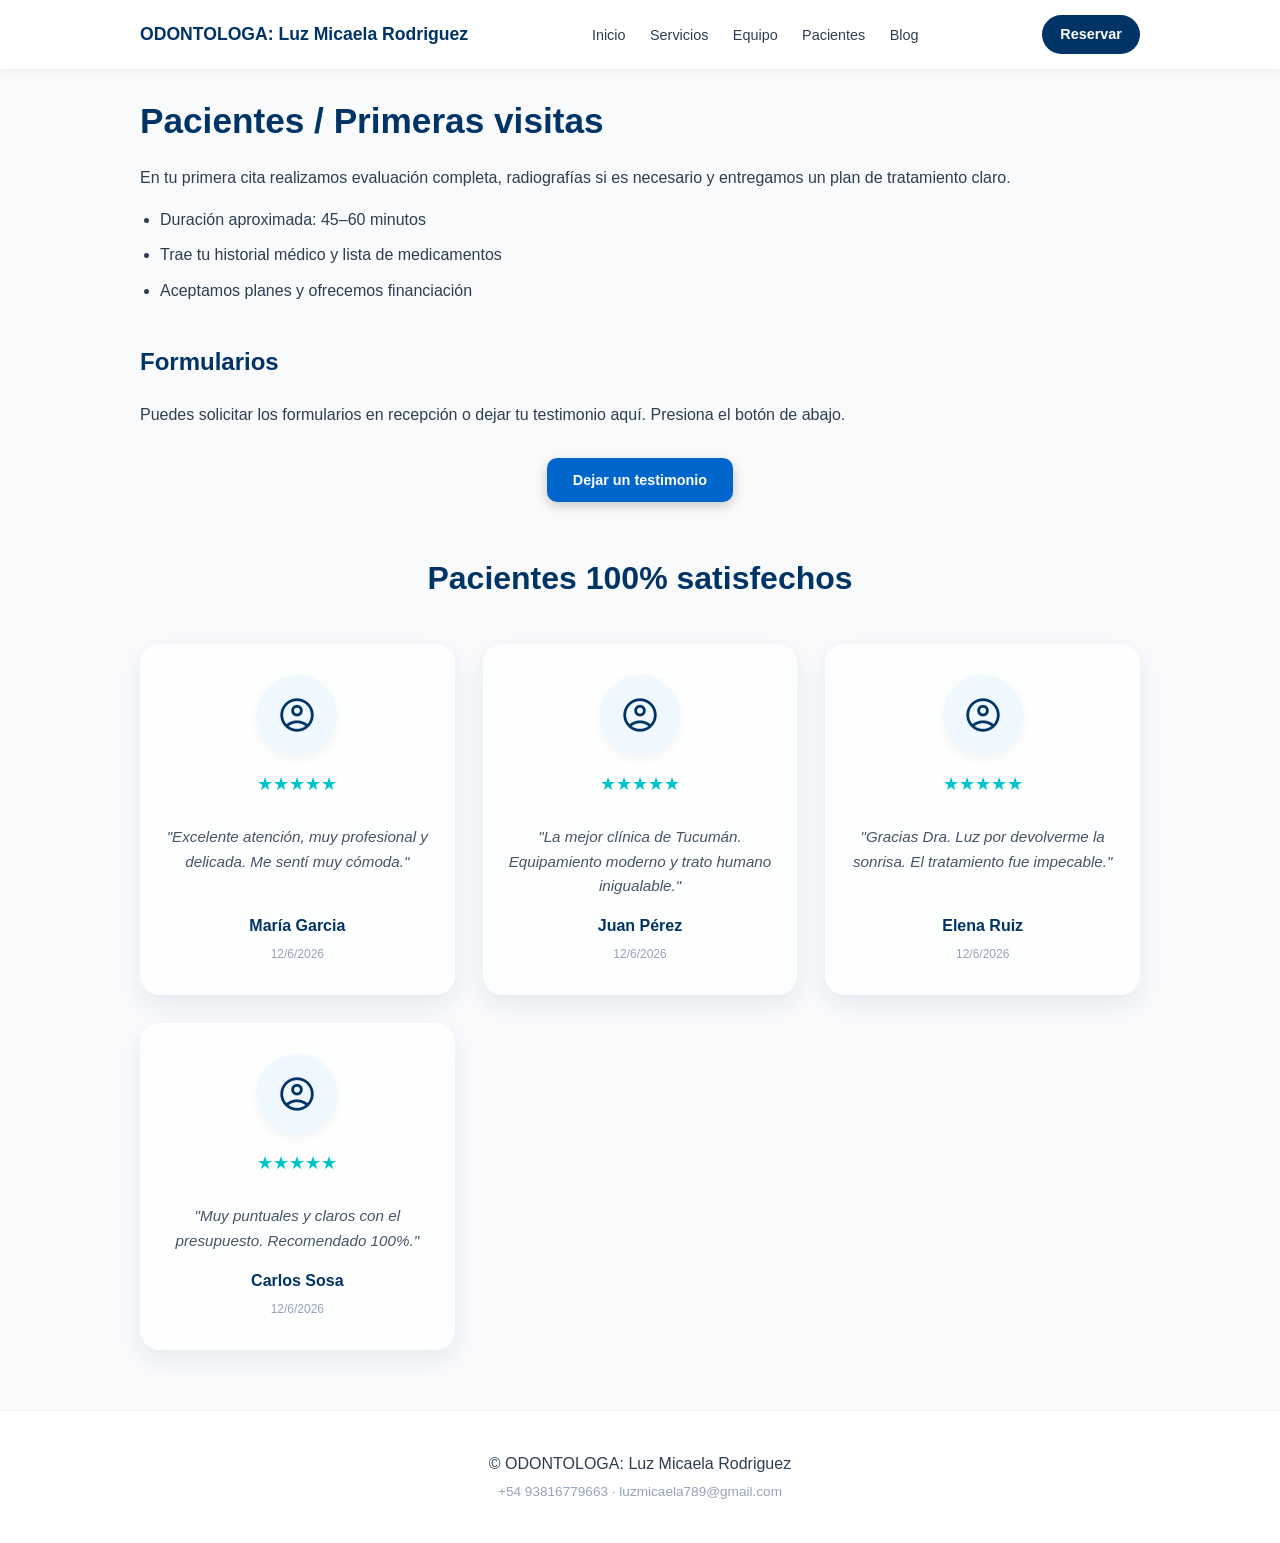
==== Prueba con stitch1.html @ 12578c27 "Add files via upload" ====
<!DOCTYPE html>

<html lang="es"><head>
<meta charset="utf-8"/>
<meta content="width=device-width,initial-scale=1" name="viewport"/>
<title>Pacientes — Primeras visitas · ODONTOLOGA: Luz Micaela Rodriguez</title>
<meta content="Información para pacientes: qué esperar en la primera visita, formularios, seguros y financiación. Odontologos para todos, San Miguel de Tucumán." name="description"/>
<!-- Material Symbols for icons if photos are missing -->
<link href="https://fonts.googleapis.com/css2?family=Material+Symbols+Outlined:wght,FILL@100..700,0..1&amp;display=swap" rel="stylesheet"/>
<style>
        /* Base styles integrated to remove external dependency */
        :root {
            --primary: #003366;
            --accent: #00c2cb;
            --text: #2c3e50;
            --bg: #f8fafc;
        }
        
        body {
            font-family: 'Segoe UI', Tahoma, Geneva, Verdana, sans-serif;
            margin: 0;
            color: var(--text);
            background-color: var(--bg);
            line-height: 1.6;
        }

        .container {
            max-width: 1000px;
            margin: 0 auto;
            padding: 0 20px;
        }

        /* Header */
        .site-header {
            background: white;
            box-shadow: 0 2px 10px rgba(0,0,0,0.05);
            padding: 15px 0;
            position: sticky;
            top: 0;
            z-index: 1000;
        }

        .site-header .container {
            display: flex;
            justify-content: space-between;
            align-items: center;
        }

        .brand {
            font-weight: 700;
            color: var(--primary);
            font-size: 1.1rem;
        }

        nav a {
            text-decoration: none;
            color: var(--text);
            margin: 0 10px;
            font-size: 0.9rem;
            font-weight: 500;
            transition: color 0.3s;
        }

        nav a:hover {
            color: var(--accent);
        }

        .btn-cta {
            background: var(--primary);
            color: white !important;
            padding: 8px 18px;
            border-radius: 50px;
            text-decoration: none;
            font-size: 0.9rem;
            font-weight: 600;
            transition: opacity 0.3s;
        }

        .btn-cta:hover {
            opacity: 0.9;
        }

        /* Main Content */
        main {
            padding: 40px 20px;
        }

        h1 { color: var(--primary); font-size: 2.2rem; margin-bottom: 10px; }
        h2 { color: var(--primary); margin-top: 40px; }

        ul { padding-left: 20px; }
        li { margin-bottom: 10px; }

        /* Reviews Section */
        .pacientes-reviews {
            text-align: center;
            padding: 60px 0;
            margin-top: 50px;
        }

        .reviews-title {
            font-size: 2rem;
            margin-bottom: 40px;
            color: var(--primary);
            font-weight: 700;
            text-align: center;
        }

        .reviews-grid {
            display: grid;
            grid-template-columns: repeat(auto-fit, minmax(260px, 1fr));
            gap: 28px;
            min-height: 200px;
            position: relative;
        }

        /* Glassmorphism Cards */
        .review-card {
            position: relative;
            background: rgba(255, 255, 255, 0.7);
            backdrop-filter: blur(14px);
            -webkit-backdrop-filter: blur(14px);
            border: 1.5px solid rgba(255, 255, 255, 0.6);
            border-radius: 20px;
            padding: 30px 20px;
            box-shadow: 0 10px 26px rgba(0, 51, 102, 0.08);
            transition: 0.35s ease;
            overflow: hidden;
            text-align: center;
            display: flex;
            flex-direction: column;
            align-items: center;
        }

        .review-card:hover {
            transform: translateY(-6px);
            box-shadow: 0 16px 36px rgba(0, 51, 102, 0.12);
        }

        .review-photo, .review-icon {
            width: 80px;
            height: 80px;
            border-radius: 50%;
            margin-bottom: 15px;
            background-color: #f0f8ff;
            box-shadow: 0 4px 10px rgba(0,0,0,0.05);
            display: flex;
            align-items: center;
            justify-content: center;
        }

        .review-photo {
            object-fit: cover;
            border: 3px solid #ffffff;
        }

        .review-icon .material-symbols-outlined {
            font-size: 40px;
            color: var(--primary);
        }

        .review-stars {
            font-size: 1.1rem;
            color: var(--accent);
            margin-bottom: 12px;
        }

        .review-text {
            font-size: 0.95rem;
            color: #445566;
            margin-bottom: 15px;
            line-height: 1.6;
            font-style: italic;
        }

        .review-name {
            font-weight: 700;
            color: var(--primary);
            margin-top: auto;
        }

        .review-date {
            margin-top: 6px;
            font-size: 0.75rem;
            color: #94a3b8;
        }

        /* Shine effect */
        .review-card::after {
            content: "";
            position: absolute;
            top: -120%;
            left: -120%;
            width: 250%;
            height: 250%;
            background: linear-gradient(
                135deg,
                rgba(255,255,255,0) 40%,
                rgba(255,255,255,0.4) 50%,
                rgba(255,255,255,0) 60%
            );
            transform: rotate(15deg);
            opacity: 0;
            transition: opacity 0.4s ease;
            pointer-events: none;
        }

        .review-card:hover::after {
            opacity: 1;
            animation: shineMove 1.2s ease forwards;
        }

        @keyframes shineMove {
            from { transform: translateX(-50%) translateY(-50%) rotate(15deg); }
            to   { transform: translateX(50%) translateY(50%) rotate(15deg); }
        }

        /* States UI */
        .loading-state {
            grid-column: 1 / -1;
            padding: 40px;
            text-align: center;
            background: rgba(255,255,255,0.5);
            border-radius: 20px;
            border: 1px dashed #cbd5e1;
        }

        .spinner {
            width: 40px;
            height: 40px;
            border: 4px solid rgba(0, 51, 102, 0.1);
            border-left-color: var(--primary);
            border-radius: 50%;
            margin: 0 auto 15px;
            animation: spin 1s linear infinite;
        }

        @keyframes spin {
            to { transform: rotate(360deg); }
        }

        /* Footer */
        .site-footer {
            background: #fff;
            padding: 40px 0;
            margin-top: 60px;
            border-top: 1px solid #eee;
            text-align: center;
        }

        .muted {
            color: #94a3b8;
            font-size: 0.85rem;
            margin-top: 5px;
        }

        @media (max-width: 768px) {
            .site-header .container { flex-direction: column; gap: 15px; }
            nav { margin-bottom: 10px; }
        }
    </style>
</head>
<body>
<header class="site-header">
<div class="container">
<div class="brand">ODONTOLOGA: Luz Micaela Rodriguez</div>
<nav>
<a href="index.html">Inicio</a>
<a href="servicios.html">Servicios</a>
<a href="equipo.html">Equipo</a>
<a href="pacientes.html">Pacientes</a>
<a href="blog.html">Blog</a>
</nav>
<a class="btn-cta" href="contacto.html#reserva">Reservar</a>
</div>
</header>
<main class="container">
<h1>Pacientes / Primeras visitas</h1>
<p>En tu primera cita realizamos evaluación completa, radiografías si es necesario y entregamos un plan de tratamiento claro.</p>
<ul>
<li>Duración aproximada: 45–60 minutos</li>
<li>Trae tu historial médico y lista de medicamentos</li>
<li>Aceptamos planes y ofrecemos financiación</li>
</ul>
<h2>Formularios</h2>
<p>Puedes solicitar los formularios en recepción o dejar tu testimonio aquí. Presiona el botón de abajo.</p>
<div style="text-align:center; margin-top:40px;">
<a class="btn-cta" href="testimonios.html#formulario" style="
            padding:14px 26px;
            background:#0066cc;
            color:white;
            border-radius:10px;
            text-decoration:none;
            font-weight:600;
            box-shadow:0 4px 12px rgba(0,0,0,0.2);
        ">
            Dejar un testimonio
        </a>
</div>
<section class="pacientes-section" style="margin-top:60px;">
<h2 class="reviews-title">Pacientes 100% satisfechos</h2>
<div class="reviews-grid" id="testimoniosPacientes">
<div class="loading-state">
<div class="spinner"></div>
</div>
</div>
</section>
</main>
<script>
    const SCRIPT_URL = "https://script.google.com/macros/s/AKfycbzohLBnlfxihfuD0-a6p91oFTEqeyv46FnL_X3FujUSdk8j_u7kDZf-gZLTzTN65vla/exec";

    const PLACEHOLDER_DATA = [
        { nombre: "María Garcia", texto: "Excelente atención, muy profesional y delicada. Me sentí muy cómoda.", fecha: new Date().toISOString(), foto: "" },
        { nombre: "Juan Pérez", texto: "La mejor clínica de Tucumán. Equipamiento moderno y trato humano inigualable.", fecha: new Date().toISOString(), foto: "" },
        { nombre: "Elena Ruiz", texto: "Gracias Dra. Luz por devolverme la sonrisa. El tratamiento fue impecable.", fecha: new Date().toISOString(), foto: "" },
        { nombre: "Carlos Sosa", texto: "Muy puntuales y claros con el presupuesto. Recomendado 100%.", fecha: new Date().toISOString(), foto: "" }
    ];

    function renderTestimonios(lista, container) {
        container.innerHTML = '';
        
        // Strict check: if lista is not an array, use placeholders
        if (!Array.isArray(lista)) {
            lista = PLACEHOLDER_DATA;
        }

        if (lista.length === 0) {
            lista = PLACEHOLDER_DATA;
        }

        lista.forEach(t => {
            let idFoto = "";
            if (t.foto && typeof t.foto === 'string') {
                if (t.foto.includes("id=")) {
                    idFoto = t.foto.split("id=")[1].split("&")[0];
                } else if (t.foto.includes("/d/")) {
                    idFoto = t.foto.split("/d/")[1].split("/")[0];
                }
            }

            const card = document.createElement('div');
            card.className = 'review-card';
            
            let photoHtml = '';
            if (idFoto) {
                const urlFinal = `https://lh3.googleusercontent.com/d/${idFoto}`;
                photoHtml = `<img src="${urlFinal}" alt="Paciente" class="review-photo" onerror="this.style.display='none'; this.nextElementSibling.style.display='flex'">`;
                photoHtml += `<div class="review-icon" style="display:none"><span class="material-symbols-outlined">account_circle</span></div>`;
            } else {
                photoHtml = `<div class="review-icon"><span class="material-symbols-outlined">account_circle</span></div>`;
            }

            card.innerHTML = `
                ${photoHtml}
                <div class="review-stars">★★★★★</div>
                <p class="review-text">"${t.texto || 'Excelente servicio'}"</p>
                <div class="review-name">${t.nombre || 'Paciente'}</div>
                <div class="review-date">
                    ${t.fecha ? new Date(t.fecha).toLocaleDateString() : ''}
                </div>
            `;
            container.appendChild(card);
        });
    }

    async function cargarTestimonios() {
        const container = document.getElementById('testimoniosPacientes');
        if (!container) return;

        try {
            // Using 'no-cors' mode often returns an opaque response which JSON cannot parse.
            // We use standard fetch but handle failure by falling back to placeholders.
            const controller = new AbortController();
            const id = setTimeout(() => controller.abort(), 4000);
            
            const response = await fetch(SCRIPT_URL, { signal: controller.signal });
            clearTimeout(id);

            if (!response.ok) throw new Error('Response error');
            
            const datos = await response.json();
            let lista = Array.isArray(datos) ? datos : (datos.data || []);

            // Filter approved and sort
            lista = lista
                .filter(t => {
                    if (t.aprobado === undefined) return true;
                    return t.aprobado === true || t.aprobado === "TRUE" || t.aprobado === "true" || t.aprobado === 1;
                })
                .sort((a, b) => new Date(b.fecha || 0) - new Date(a.fecha || 0))
                .slice(0, 4);

            renderTestimonios(lista, container);

        } catch (error) {
            console.warn("Using fallback data due to fetch error.", error);
            renderTestimonios(PLACEHOLDER_DATA, container);
        }
    }

    document.addEventListener('DOMContentLoaded', cargarTestimonios);
</script>
<footer class="site-footer">
<div class="container">
<div>© ODONTOLOGA: Luz Micaela Rodriguez</div>
<div class="muted">+54 93816779663 · luzmicaela789@gmail.com</div>
</div>
</footer>
</body></html>
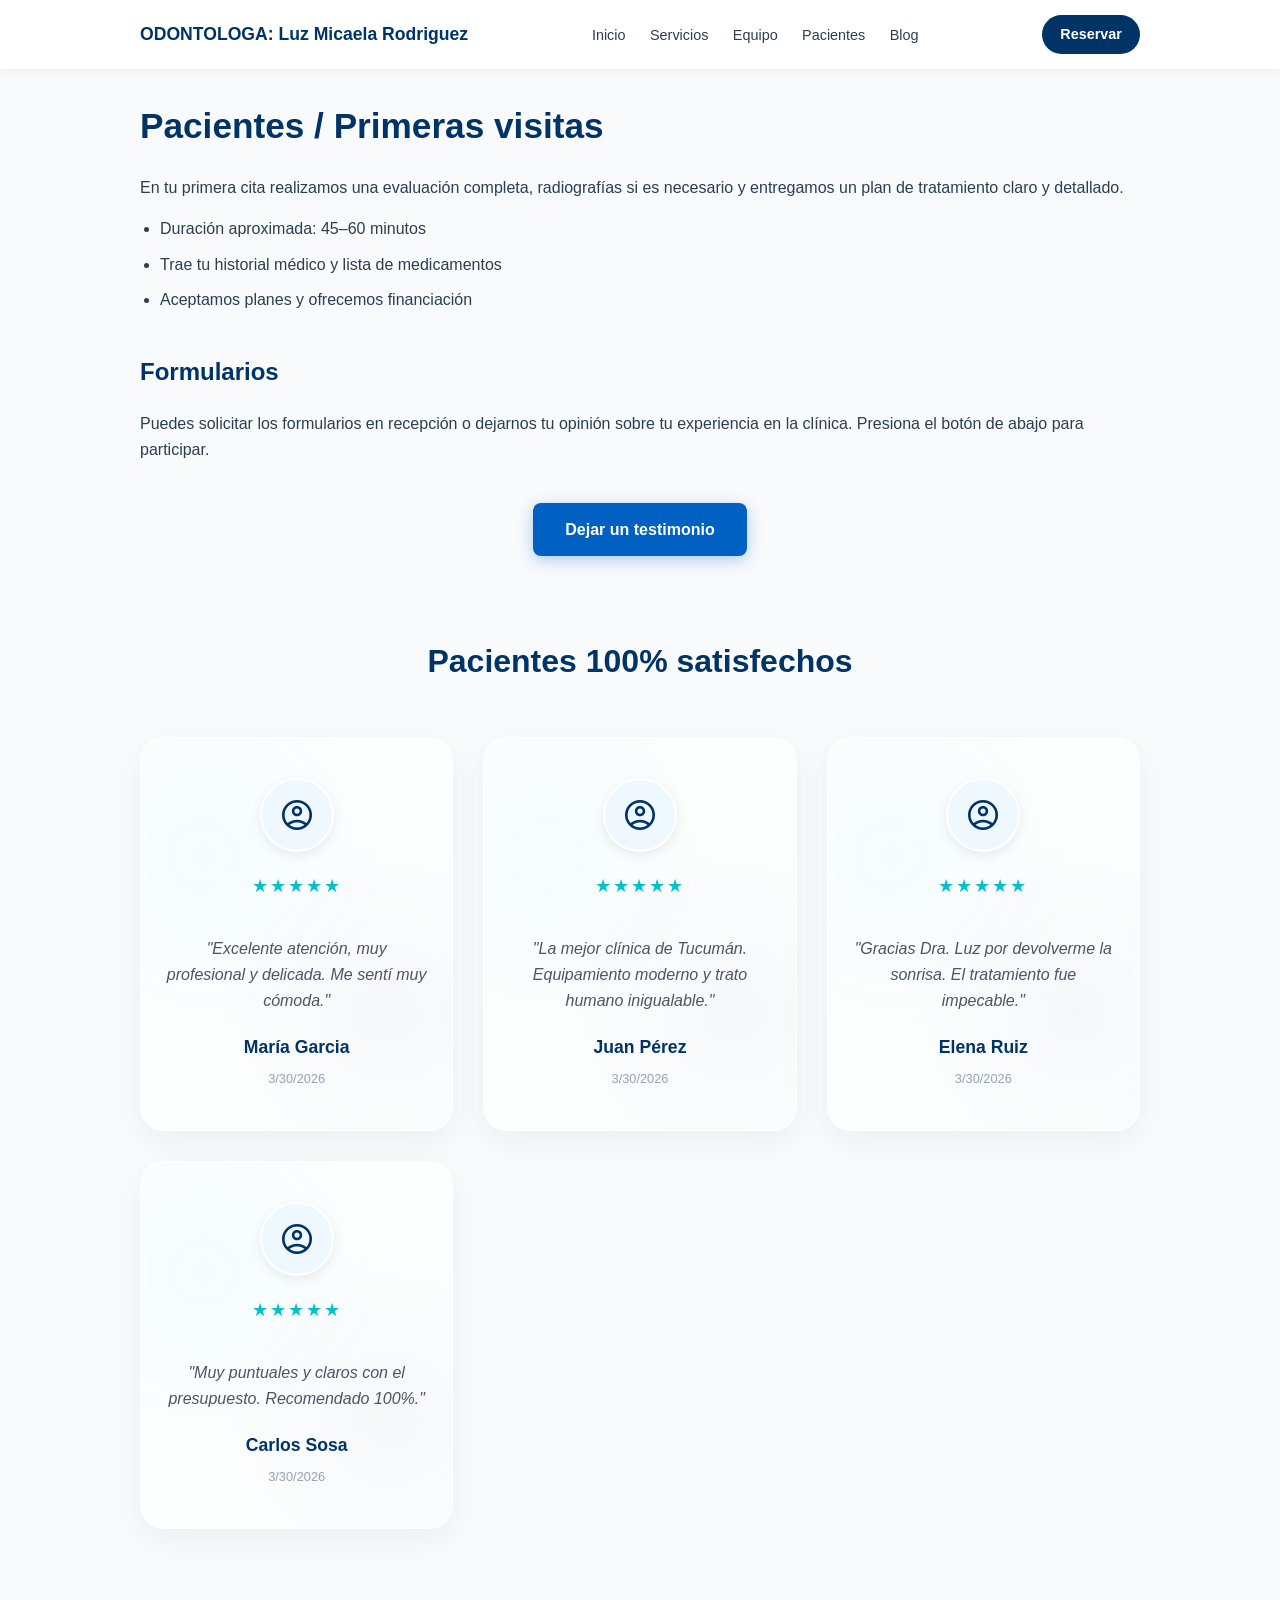
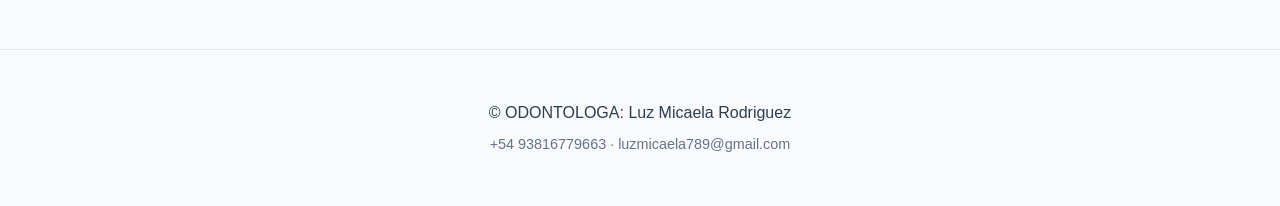
==== commit 7de49c16: "Add files via upload" ====
--- a/Prueba con stitch1.html
+++ b/Prueba con stitch1.html
@@ -5,15 +5,16 @@
 <meta content="width=device-width,initial-scale=1" name="viewport"/>
 <title>Pacientes — Primeras visitas · ODONTOLOGA: Luz Micaela Rodriguez</title>
 <meta content="Información para pacientes: qué esperar en la primera visita, formularios, seguros y financiación. Odontologos para todos, San Miguel de Tucumán." name="description"/>
-<!-- Material Symbols for icons if photos are missing -->
+<!-- Material Symbols for icons -->
 <link href="https://fonts.googleapis.com/css2?family=Material+Symbols+Outlined:wght,FILL@100..700,0..1&amp;display=swap" rel="stylesheet"/>
 <style>
-        /* Base styles integrated to remove external dependency */
         :root {
             --primary: #003366;
             --accent: #00c2cb;
             --text: #2c3e50;
             --bg: #f8fafc;
+            --glass-bg: rgba(255, 255, 255, 0.7);
+            --glass-border: rgba(255, 255, 255, 0.6);
         }
         
         body {
@@ -74,6 +75,7 @@
             font-size: 0.9rem;
             font-weight: 600;
             transition: opacity 0.3s;
+            display: inline-block;
         }
 
         .btn-cta:hover {
@@ -82,25 +84,24 @@
 
         /* Main Content */
         main {
-            padding: 40px 20px;
-        }
-
-        h1 { color: var(--primary); font-size: 2.2rem; margin-bottom: 10px; }
-        h2 { color: var(--primary); margin-top: 40px; }
-
-        ul { padding-left: 20px; }
+            padding: 40px 0;
+        }
+
+        h1 { color: var(--primary); font-size: 2.2rem; margin-bottom: 20px; }
+        h2 { color: var(--primary); margin-top: 40px; margin-bottom: 20px; }
+
+        ul { padding-left: 20px; margin-bottom: 30px; }
         li { margin-bottom: 10px; }
 
         /* Reviews Section */
-        .pacientes-reviews {
-            text-align: center;
-            padding: 60px 0;
-            margin-top: 50px;
+        .pacientes-section {
+            margin-top: 80px;
+            padding-bottom: 60px;
         }
 
         .reviews-title {
             font-size: 2rem;
-            margin-bottom: 40px;
+            margin-bottom: 50px;
             color: var(--primary);
             font-weight: 700;
             text-align: center;
@@ -108,23 +109,22 @@
 
         .reviews-grid {
             display: grid;
-            grid-template-columns: repeat(auto-fit, minmax(260px, 1fr));
-            gap: 28px;
-            min-height: 200px;
+            grid-template-columns: repeat(auto-fit, minmax(280px, 1fr));
+            gap: 30px;
             position: relative;
         }
 
-        /* Glassmorphism Cards */
+        /* Glassmorphism Cards with Water Texture Effect */
         .review-card {
             position: relative;
-            background: rgba(255, 255, 255, 0.7);
-            backdrop-filter: blur(14px);
-            -webkit-backdrop-filter: blur(14px);
-            border: 1.5px solid rgba(255, 255, 255, 0.6);
-            border-radius: 20px;
-            padding: 30px 20px;
-            box-shadow: 0 10px 26px rgba(0, 51, 102, 0.08);
-            transition: 0.35s ease;
+            background: var(--glass-bg);
+            backdrop-filter: blur(12px);
+            -webkit-backdrop-filter: blur(12px);
+            border: 1px solid var(--glass-border);
+            border-radius: 24px;
+            padding: 40px 25px;
+            box-shadow: 0 10px 30px rgba(0, 51, 102, 0.05);
+            transition: transform 0.4s cubic-bezier(0.175, 0.885, 0.32, 1.275), box-shadow 0.4s ease;
             overflow: hidden;
             text-align: center;
             display: flex;
@@ -132,56 +132,68 @@
             align-items: center;
         }
 
+        /* Subtle "water/ripple" background pattern */
+        .review-card::before {
+            content: "";
+            position: absolute;
+            top: 0; left: 0; right: 0; bottom: 0;
+            background-image: radial-gradient(circle at 20% 30%, rgba(0, 194, 203, 0.03) 0%, transparent 50%),
+                              radial-gradient(circle at 80% 70%, rgba(0, 51, 102, 0.03) 0%, transparent 50%);
+            z-index: -1;
+        }
+
         .review-card:hover {
-            transform: translateY(-6px);
-            box-shadow: 0 16px 36px rgba(0, 51, 102, 0.12);
+            transform: translateY(-8px);
+            box-shadow: 0 20px 40px rgba(0, 51, 102, 0.1);
         }
 
         .review-photo, .review-icon {
-            width: 80px;
-            height: 80px;
+            width: 70px;
+            height: 70px;
             border-radius: 50%;
-            margin-bottom: 15px;
+            margin-bottom: 20px;
             background-color: #f0f8ff;
-            box-shadow: 0 4px 10px rgba(0,0,0,0.05);
             display: flex;
             align-items: center;
             justify-content: center;
+            border: 2px solid white;
+            box-shadow: 0 4px 12px rgba(0,0,0,0.08);
         }
 
         .review-photo {
             object-fit: cover;
-            border: 3px solid #ffffff;
         }
 
         .review-icon .material-symbols-outlined {
-            font-size: 40px;
+            font-size: 36px;
             color: var(--primary);
         }
 
         .review-stars {
             font-size: 1.1rem;
             color: var(--accent);
-            margin-bottom: 12px;
+            margin-bottom: 20px;
+            letter-spacing: 2px;
         }
 
         .review-text {
-            font-size: 0.95rem;
-            color: #445566;
-            margin-bottom: 15px;
+            font-size: 1rem;
+            color: #4b5563;
+            margin-bottom: 20px;
             line-height: 1.6;
             font-style: italic;
+            flex-grow: 1;
         }
 
         .review-name {
             font-weight: 700;
             color: var(--primary);
-            margin-top: auto;
+            font-size: 1.1rem;
         }
 
         .review-date {
-            margin-top: 6px;
-            font-size: 0.75rem;
+            margin-top: 8px;
+            font-size: 0.8rem;
             color: #94a3b8;
         }
 
@@ -189,40 +201,37 @@
         .review-card::after {
             content: "";
             position: absolute;
-            top: -120%;
-            left: -120%;
-            width: 250%;
-            height: 250%;
+            top: -150%;
+            left: -150%;
+            width: 300%;
+            height: 300%;
             background: linear-gradient(
                 135deg,
-                rgba(255,255,255,0) 40%,
+                rgba(255,255,255,0) 45%,
                 rgba(255,255,255,0.4) 50%,
-                rgba(255,255,255,0) 60%
+                rgba(255,255,255,0) 55%
             );
-            transform: rotate(15deg);
+            transform: rotate(30deg);
             opacity: 0;
-            transition: opacity 0.4s ease;
+            transition: opacity 0.6s ease;
             pointer-events: none;
         }
 
         .review-card:hover::after {
             opacity: 1;
-            animation: shineMove 1.2s ease forwards;
+            animation: shineMove 1.5s ease forwards;
         }
 
         @keyframes shineMove {
-            from { transform: translateX(-50%) translateY(-50%) rotate(15deg); }
-            to   { transform: translateX(50%) translateY(50%) rotate(15deg); }
+            0% { transform: translateX(-30%) translateY(-30%) rotate(30deg); }
+            100% { transform: translateX(30%) translateY(30%) rotate(30deg); }
         }
 
         /* States UI */
         .loading-state {
             grid-column: 1 / -1;
-            padding: 40px;
+            padding: 60px;
             text-align: center;
-            background: rgba(255,255,255,0.5);
-            border-radius: 20px;
-            border: 1px dashed #cbd5e1;
         }
 
         .spinner {
@@ -241,22 +250,23 @@
 
         /* Footer */
         .site-footer {
-            background: #fff;
-            padding: 40px 0;
+            background: #f8fafc;
+            padding: 50px 0;
             margin-top: 60px;
-            border-top: 1px solid #eee;
+            border-top: 1px solid #e2e8f0;
             text-align: center;
         }
 
         .muted {
-            color: #94a3b8;
-            font-size: 0.85rem;
-            margin-top: 5px;
+            color: #64748b;
+            font-size: 0.9rem;
+            margin-top: 8px;
         }
 
         @media (max-width: 768px) {
             .site-header .container { flex-direction: column; gap: 15px; }
             nav { margin-bottom: 10px; }
+            h1 { font-size: 1.8rem; }
         }
     </style>
 </head>
@@ -275,33 +285,30 @@
 </div>
 </header>
 <main class="container">
+<section>
 <h1>Pacientes / Primeras visitas</h1>
-<p>En tu primera cita realizamos evaluación completa, radiografías si es necesario y entregamos un plan de tratamiento claro.</p>
+<p>En tu primera cita realizamos una evaluación completa, radiografías si es necesario y entregamos un plan de tratamiento claro y detallado.</p>
 <ul>
 <li>Duración aproximada: 45–60 minutos</li>
 <li>Trae tu historial médico y lista de medicamentos</li>
 <li>Aceptamos planes y ofrecemos financiación</li>
 </ul>
+</section>
+<section>
 <h2>Formularios</h2>
-<p>Puedes solicitar los formularios en recepción o dejar tu testimonio aquí. Presiona el botón de abajo.</p>
+<p>Puedes solicitar los formularios en recepción o dejarnos tu opinión sobre tu experiencia en la clínica. Presiona el botón de abajo para participar.</p>
 <div style="text-align:center; margin-top:40px;">
-<a class="btn-cta" href="testimonios.html#formulario" style="
-            padding:14px 26px;
-            background:#0066cc;
-            color:white;
-            border-radius:10px;
-            text-decoration:none;
-            font-weight:600;
-            box-shadow:0 4px 12px rgba(0,0,0,0.2);
-        ">
-            Dejar un testimonio
-        </a>
+<a class="btn-cta" href="testimonios.html#formulario" style="padding:14px 32px; font-size: 1rem; border-radius: 8px; background: #0061c2; box-shadow: 0 4px 15px rgba(0, 97, 194, 0.3);">
+                Dejar un testimonio
+            </a>
 </div>
-<section class="pacientes-section" style="margin-top:60px;">
+</section>
+<section class="pacientes-section">
 <h2 class="reviews-title">Pacientes 100% satisfechos</h2>
 <div class="reviews-grid" id="testimoniosPacientes">
 <div class="loading-state">
 <div class="spinner"></div>
+<p style="color: #64748b;">Cargando testimonios...</p>
 </div>
 </div>
 </section>
@@ -309,26 +316,31 @@
 <script>
     const SCRIPT_URL = "https://script.google.com/macros/s/AKfycbzohLBnlfxihfuD0-a6p91oFTEqeyv46FnL_X3FujUSdk8j_u7kDZf-gZLTzTN65vla/exec";
 
-    const PLACEHOLDER_DATA = [
-        { nombre: "María Garcia", texto: "Excelente atención, muy profesional y delicada. Me sentí muy cómoda.", fecha: new Date().toISOString(), foto: "" },
-        { nombre: "Juan Pérez", texto: "La mejor clínica de Tucumán. Equipamiento moderno y trato humano inigualable.", fecha: new Date().toISOString(), foto: "" },
-        { nombre: "Elena Ruiz", texto: "Gracias Dra. Luz por devolverme la sonrisa. El tratamiento fue impecable.", fecha: new Date().toISOString(), foto: "" },
-        { nombre: "Carlos Sosa", texto: "Muy puntuales y claros con el presupuesto. Recomendado 100%.", fecha: new Date().toISOString(), foto: "" }
+    const FALLBACK_DATA = [
+        { nombre: "María Garcia", texto: "Excelente atención, muy profesional y delicada. Me sentí muy cómoda.", fecha: "2026-03-30T10:00:00Z", foto: "" },
+        { nombre: "Juan Pérez", texto: "La mejor clínica de Tucumán. Equipamiento moderno y trato humano inigualable.", fecha: "2026-03-30T11:00:00Z", foto: "" },
+        { nombre: "Elena Ruiz", texto: "Gracias Dra. Luz por devolverme la sonrisa. El tratamiento fue impecable.", fecha: "2026-03-30T12:00:00Z", foto: "" },
+        { nombre: "Carlos Sosa", texto: "Muy puntuales y claros con el presupuesto. Recomendado 100%.", fecha: "2026-03-30T13:00:00Z", foto: "" }
     ];
 
     function renderTestimonios(lista, container) {
+        // Clear container first
         container.innerHTML = '';
         
-        // Strict check: if lista is not an array, use placeholders
+        // Robustness: ensure lista is an array
         if (!Array.isArray(lista)) {
-            lista = PLACEHOLDER_DATA;
+            console.error("Data received is not an array, using fallbacks.");
+            lista = FALLBACK_DATA;
         }
 
         if (lista.length === 0) {
-            lista = PLACEHOLDER_DATA;
+            lista = FALLBACK_DATA;
         }
 
         lista.forEach(t => {
+            const card = document.createElement('div');
+            card.className = 'review-card';
+            
             let idFoto = "";
             if (t.foto && typeof t.foto === 'string') {
                 if (t.foto.includes("id=")) {
@@ -338,9 +350,6 @@
                 }
             }
 
-            const card = document.createElement('div');
-            card.className = 'review-card';
-            
             let photoHtml = '';
             if (idFoto) {
                 const urlFinal = `https://lh3.googleusercontent.com/d/${idFoto}`;
@@ -350,14 +359,14 @@
                 photoHtml = `<div class="review-icon"><span class="material-symbols-outlined">account_circle</span></div>`;
             }
 
+            const formattedDate = t.fecha ? new Date(t.fecha).toLocaleDateString() : 'Recientemente';
+
             card.innerHTML = `
                 ${photoHtml}
                 <div class="review-stars">★★★★★</div>
-                <p class="review-text">"${t.texto || 'Excelente servicio'}"</p>
-                <div class="review-name">${t.nombre || 'Paciente'}</div>
-                <div class="review-date">
-                    ${t.fecha ? new Date(t.fecha).toLocaleDateString() : ''}
-                </div>
+                <p class="review-text">"${t.texto || 'Excelente atención y calidez profesional.'}"</p>
+                <div class="review-name">${t.nombre || 'Paciente Satisfecho'}</div>
+                <div class="review-date">${formattedDate}</div>
             `;
             container.appendChild(card);
         });
@@ -368,33 +377,41 @@
         if (!container) return;
 
         try {
-            // Using 'no-cors' mode often returns an opaque response which JSON cannot parse.
-            // We use standard fetch but handle failure by falling back to placeholders.
             const controller = new AbortController();
-            const id = setTimeout(() => controller.abort(), 4000);
+            const timeoutId = setTimeout(() => controller.abort(), 5000);
             
             const response = await fetch(SCRIPT_URL, { signal: controller.signal });
-            clearTimeout(id);
-
-            if (!response.ok) throw new Error('Response error');
+            clearTimeout(timeoutId);
+
+            if (!response.ok) throw new Error('Network response error');
             
-            const datos = await response.json();
-            let lista = Array.isArray(datos) ? datos : (datos.data || []);
-
-            // Filter approved and sort
-            lista = lista
+            const result = await response.json();
+            
+            // Handle different JSON structures (wrapped in data property or direct array)
+            let rawList = Array.isArray(result) ? result : (result.data || []);
+
+            if (!Array.isArray(rawList)) {
+                throw new Error('Response format is not an array');
+            }
+
+            // Filter approved and sort by date (most recent first)
+            const processedList = rawList
                 .filter(t => {
-                    if (t.aprobado === undefined) return true;
-                    return t.aprobado === true || t.aprobado === "TRUE" || t.aprobado === "true" || t.aprobado === 1;
+                    const isApproved = t.aprobado === true || 
+                                     t.aprobado === "TRUE" || 
+                                     t.aprobado === "true" || 
+                                     t.aprobado === 1 ||
+                                     t.aprobado === undefined; // Default true if field missing
+                    return isApproved;
                 })
                 .sort((a, b) => new Date(b.fecha || 0) - new Date(a.fecha || 0))
                 .slice(0, 4);
 
-            renderTestimonios(lista, container);
+            renderTestimonios(processedList.length > 0 ? processedList : FALLBACK_DATA, container);
 
         } catch (error) {
-            console.warn("Using fallback data due to fetch error.", error);
-            renderTestimonios(PLACEHOLDER_DATA, container);
+            console.warn("Testimonials load failed (CORS or Network). Loading fallbacks.", error);
+            renderTestimonios(FALLBACK_DATA, container);
         }
     }
 
